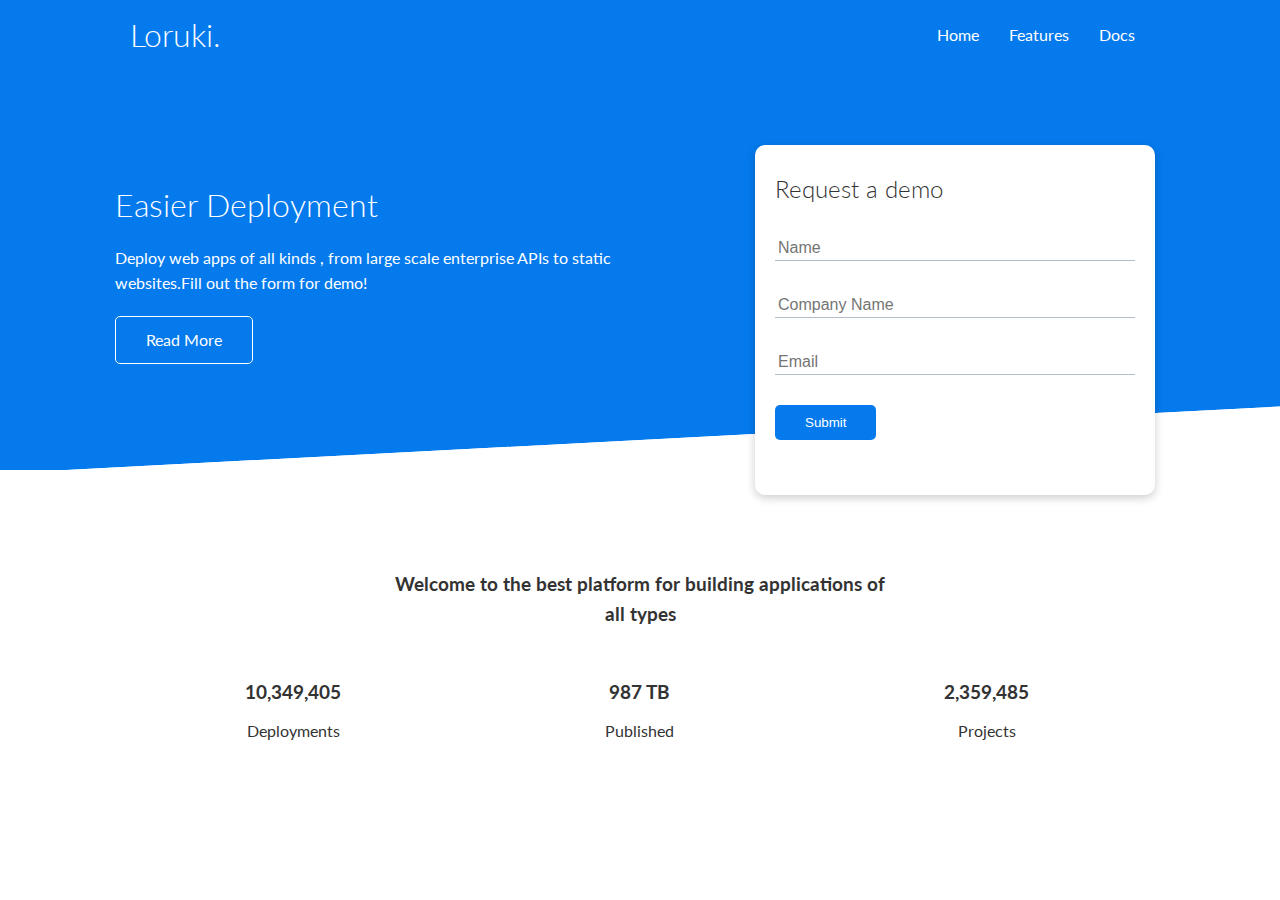
==== index.html @ 4848bd44 "Initial commit" ====
<!DOCTYPE html>
<html lang="en">
<head>
    <meta charset="UTF-8">
    <meta name="viewport" content="width=device-width, initial-scale=1.0">
    <meta http-equiv="X-UA-Compatible" content="ie=edge">
    <link rel="stylesheet" href="https://cdnjs.cloudflare.com/ajax/libs/font-awesome/5.15.2/css/all.min.css" integrity="sha512-HK5fgLBL+xu6dm/Ii3z4xhlSUyZgTT9tuc/hSrtw6uzJOvgRr2a9jyxxT1ely+B+xFAmJKVSTbpM/CuL7qxO8w==" crossorigin="anonymous" />
    <link rel="stylesheet" href="style/style.css">
    <link rel="stylesheet" href="style/utilities.css">
    <title>Loruki | Cloud Hoisting Platform</title>
</head>
<body>
    <!-- Navbar -->
    <div class="navbar">
        <div class="container flex">
          <h1 class="logo">Loruki.</h1>
          <nav>
              <ul>
                  <li><a href="index.html">Home</a></li>
                  <li><a href="features.html">Features</a></li>
                  <li><a href="docs.html">Docs</a></li>
              </ul>
          </nav>
        </div>
    </div>

    <!-- ShowCase -->
    <section class="showcase">
       <div class="container grid">
           <div class="showcase-text">
               <h1>Easier Deployment</h1>
               <p>Deploy web apps of all kinds , from large scale enterprise APIs
                   to static websites.Fill out the form for demo!
               </p>
               <a href="features.html" class="btn btn-outline">Read More</a>
           </div>
           <div class="showcase-form card">
                <h2>Request a demo</h2>
                <form>
                    <div class="form-control">
                        <input type="text" name="name" placeholder="Name" required>
                    </div>
                    <div class="form-control">
                         <input type="text" name="company name" placeholder="Company Name" required>
                     </div>
                     <div class="form-control">
                             <input type="email" name="email" placeholder="Email" required>
                     </div>
                 <input type="submit" value="Submit" class="btn btn-primary">
                </form>
            </div>
       </div>
    </section>
    <!-- Stats -->
    <section class="stats">
        <div class="container">
            <h3 class="stats-heading text-center">
                Welcome to the best platform for building applications of all types
            </h3>

            <div class="grid grid-3 text-center my-4">
                <div>
                    <i class="fas fa-server fa-3x"></i>
                    <h3>10,349,405</h3>
                    <p class="text-secondary">Deployments</p>
                </div>
                <div>
                    <i class="fas fa-upload fa-3x"></i>
                    <h3>987 TB</h3>
                    <p class="text-secondary">Published</p>
                </div>
                <div>
                    <i class="fas fa-project-diagram fa-3x"></i>
                    <h3>2,359,485</h3>
                    <p class="text-secondary">Projects</p>
                </div>
            </div>
        </div>
    </section>   
</body>
</html>
---- style/style.css ----
@import url('https://fonts.googleapis.com/css2?family=Lato:wght@300&display=swap');

:root{
    --primary-color:#047aed;
}

*{
    box-sizing: border-box;
    padding:0;
    margin: 0;
}

body{
    font-family:'Lato',sans-serif;
    line-height: 1.6;
    color:#333;

}

ul{
    list-style-type: none;
}

a{
    text-decoration: none;
    color:#333;
}

h1,h2{

    font-weight: 300;
    line-height: 1.2;
    margin: 10px 0;
}

p{
    margin: 10px 0;
}

img{
    width:100%;
}

/* Navbar */
.navbar{
    background-color:var(--primary-color);
    color:#fff;
    height:70px;
}
.navbar .flex{
    justify-content: space-between
}
.navbar ul{
    display:flex;
   
}
.navbar a{
    color:#fff;
    padding:10px;
    margin:0 5px;
}

.navbar a:hover{
    border-bottom:2px #fff solid;
}

/* Showcase */
.showcase{
    height:400px;
    background-color: var(--primary-color);
    color:#fff;
    position: relative;
}
.showcase h1{
    font: size 40px;
}

.showcase p{
    margin:20px 0;
}
.showcase .grid{
    grid-template-columns: 55% 45%;
    gap:30px;
    overflow: visible;
}
.showcase-form{
    position: relative;
    top:50px;
    height: 350px;
    width:400px;
    padding:40px;
    z-index:100;
    justify-self: flex-end;
}
.showcase-form .form-control{
    margin:30px 0;
}
.showcase-form input[type='text'],
.showcase-form input[type='email']{
    border: none;
    border-bottom: 1px solid #b4becb;
    width:100%;
    font-size:16px;
    padding:3px;

}
.showcase-form input:focus{
    outline: none;
}
.showcase::before,
.showcase::after{
    content: '';
    position: absolute;
    height:100px;
    bottom:-70px;
    right:0;
    left:0;
    background: #fff;
    -webkit-transform: skewY(-3deg);
    -moz-transform: skewY(-3deg);
    -ms-transform: skewY(-3deg);
    transform: skewY(-3deg);
}

/* Stats */
.stats{
    padding-top: 100px;
}
.stats-heading{
    max-width: 500px;
    margin: auto;
}
.stat .grid h3{
    font-size: 35px;
}
.stat .grid p{
    font-size: 20px;
    font-weight: bold;
}
---- style/utilities.css ----
/* Utilities */
.container{
    max-width:1100px;
    margin:0 auto;
    padding :0 40px;
    overflow: auto;
}
.btn{
    display: inline-block;
    padding:10px 30px;
    cursor: pointer;
    background-color: var(--primary-color);
    color:#fff;
    border:none;
    border-radius: 5px;
}
.btn-outline{
    background-color: transparent;
    border: 1px #fff solid;
}
.btn-hover{
    transform:scale(0.98);
}
.text-center{
    text-align: center;
}
.flex{
    display: flex;
    justify-content: center;
    align-items: center;
   height:100%;
}
.grid{
    display:grid;
    grid-template-columns: repeat(2,1fr);
    gap:20px;
    height: 100%;
    justify-content: center;
    align-items: center;
}
.grid-3{
    grid-template-columns: repeat(3,1fr); 
}
.card{
    background-color: #fff;
    color:#333;
    border-radius: 10px;
    box-shadow: 0 3px 10px rgba(0,0,0,0.2);
    padding:20px;
    margin: 10px;
}

/* Margin */
.my-1{
    margin: 1rem 0;
}
.my-2{
    margin: 1.5rem 0;
}
.my-3{
    margin: 2rem 0;
}
.my-4{
    margin: 3rem 0;
}
.my-5{
    margin: 4rem 0;
}
/* Margin All Around */
.m-1{
    margin: 1rem;
}
.m-2{
    margin: 1.5rem;
}
.m-3{
    margin: 2rem;
}
.m-4{
    margin: 3rem;
}
.m-5{
    margin: 4rem;
}

/* Margin */ 
.py-1{
    padding: 1rem 0;
}
.py-2{
    padding: 1.5rem 0;
}
.py-3{
    padding: 2rem 0;
}
.py-4{
    padding: 3rem 0;
}
.py-5{
    padding: 4rem 0;
}
/* Margin All Around */
.p-1{
    padding: 1rem;
}
.p-2{
    padding: 1.5rem;
}
.p-3{
    padding: 2rem;
}
.p-4{
    padding: 3rem;
}
.p-5{
    padding: 4rem;
}
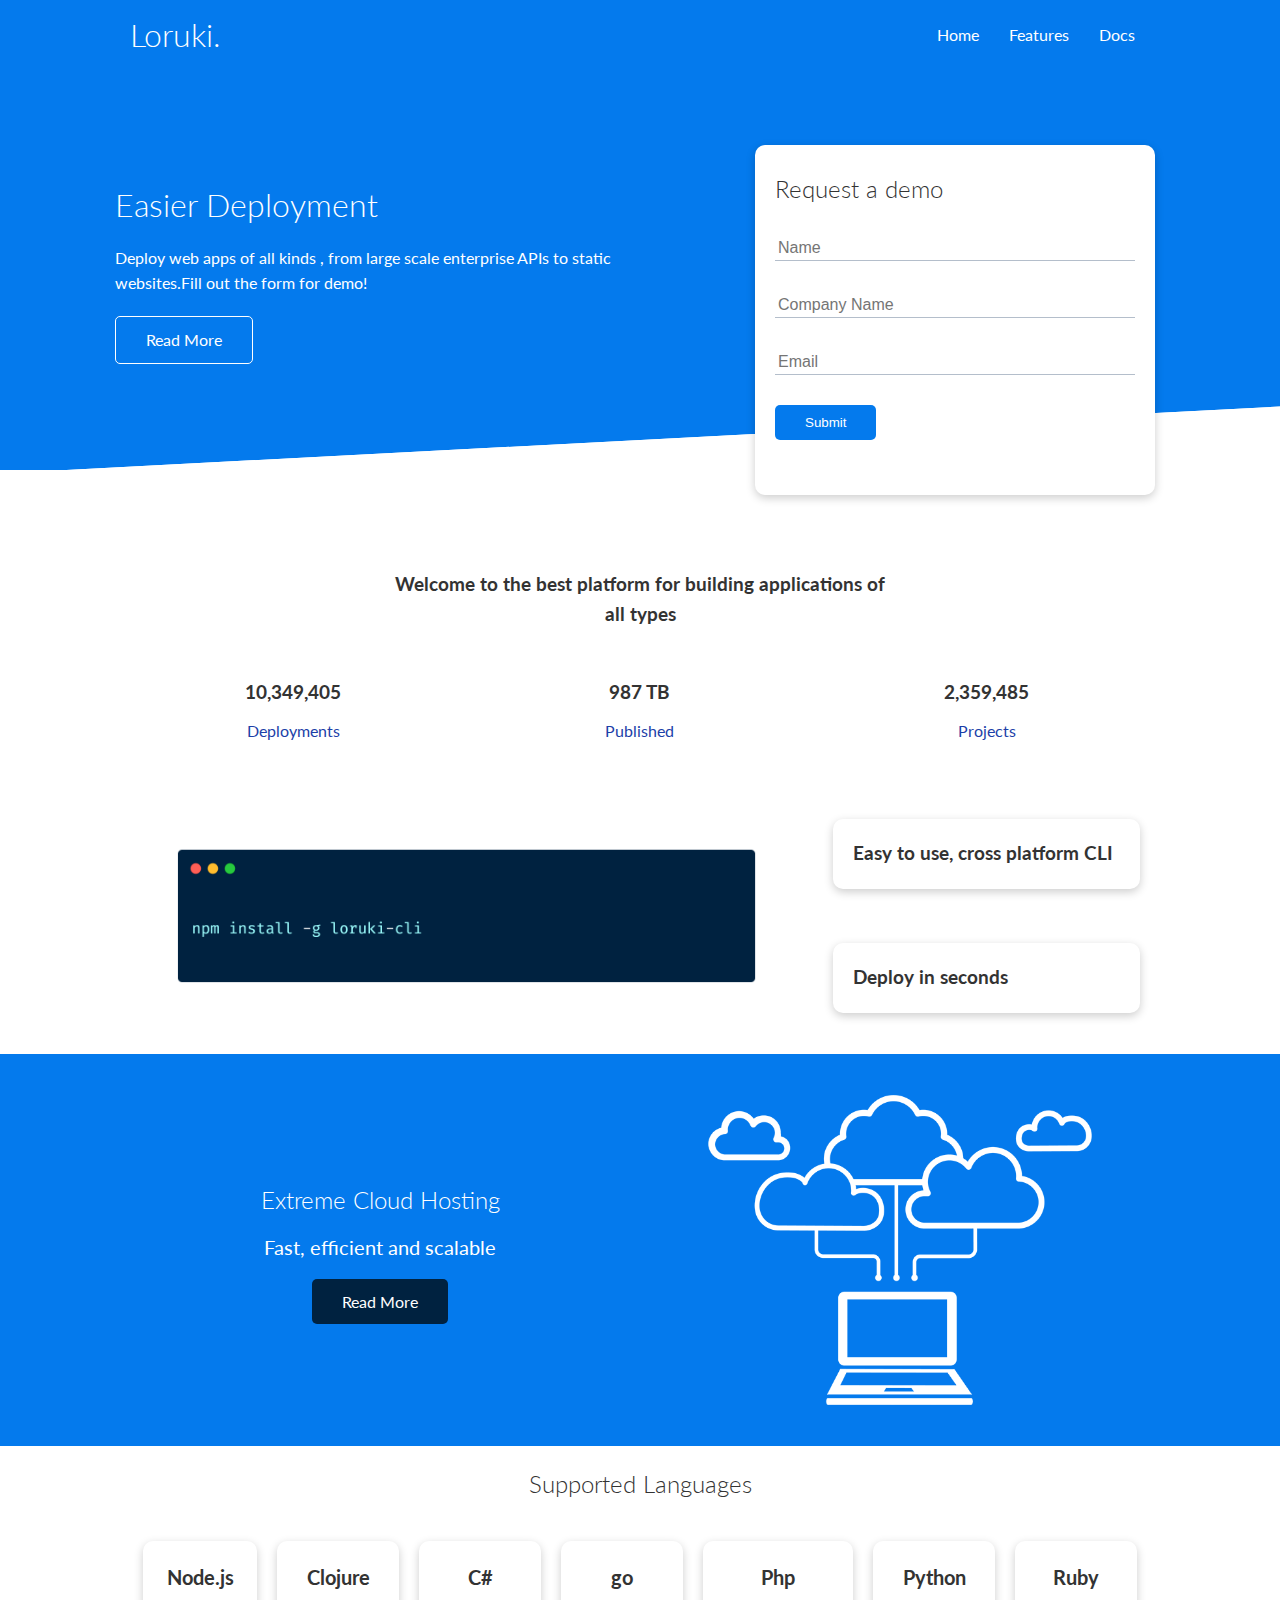
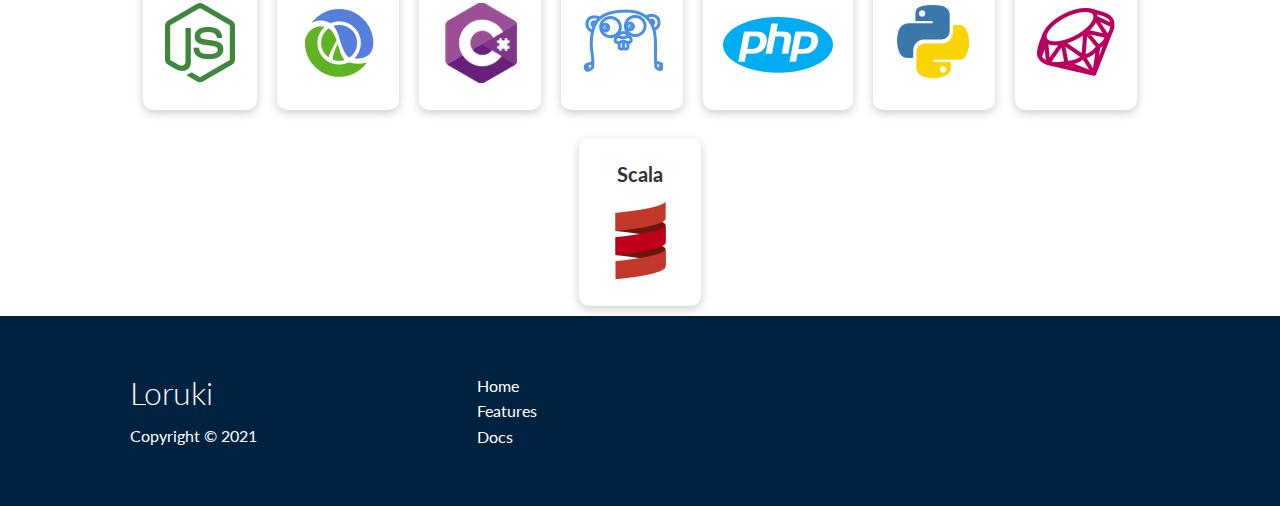
==== commit 1d280115: "Added animations" ====
--- a/index.html
+++ b/index.html
@@ -77,5 +77,93 @@
             </div>
         </div>
     </section>   
+
+    <!-- Cli -->
+    <section class="cli">
+        <div class="container grid">
+            <img src="images/cli.png" alt="Cli">
+            <div class="card">
+                <h3>Easy to use, cross platform CLI</h3>
+            </div>
+            <div class="card">
+                <h3>Deploy in seconds</h3>
+            </div>
+        </div>
+    </section>
+    <!-- Cloud -->
+    <section class="cloud bg-primary my-2 py-2">
+       <div class="container grid">
+           <div class="text-center">
+            <h2 class="lg">Extreme Cloud Hosting</h2>
+            <p class="lead my-1">Fast, efficient and scalable</p>
+            <a href="features.html" class="btn btn-dark">Read More</a>
+           </div>
+           <img src="images/cloud.png" alt="Cloud">
+       </div>
+    </section>
+
+    <!-- Languages -->
+    <section class="languages">
+    <h2 class="md text-center my-2">
+        Supported Languages
+    </h2>
+    <div class="container flex">
+        <div class="card">
+            <h4>Node.js</h4>
+            <img src="images/logos/node.png" alt="Node">
+        </div>
+        <div class="card">
+            <h4>Clojure</h4>
+            <img src="images/logos/clojure.png" alt="Clojure">
+        </div>
+        <div class="card">
+            <h4>C#</h4>
+            <img src="images/logos/csharp.png" alt="C#">
+        </div>
+        <div class="card">
+            <h4>go</h4>
+            <img src="images/logos/go.png" alt="Go">
+        </div>
+        <div class="card">
+            <h4>Php</h4>
+            <img src="images/logos/php.png" alt="Php">
+        </div>
+        <div class="card">
+            <h4>Python</h4>
+            <img src="images/logos/python.png" alt="Python">
+        </div>
+        <div class="card">
+            <h4>Ruby</h4>
+            <img src="images/logos/ruby.png" alt="Ruby">
+        </div>
+        <div class="card">
+            <h4>Scala</h4>
+            <img src="images/logos/scala.png" alt="Scala">
+        </div>
+    </div>
+    </section>
+
+    <!-- Footer -->
+    <footer class="footer bg-dark py-4">
+    <div class="container grid grid-3">
+        <div>
+            <h1>Loruki</h1>
+            <p>Copyright &copy; 2021</p>
+        </div>
+        <nav>
+            <ul>
+                <li><a href="index.html">Home</a></li>
+                <li><a href="features.html">Features</a></li>
+                <li><a href="docs.html">Docs</a></li>
+            </ul>
+        </nav>
+        <div class="social">
+            <a href="#"><i class="fab fa-github fa-2x"></i></a>
+            <a href="#"><i class="fab fa-facebook fa-2x"></i></a>
+            <a href="#"><i class="fab fa-twitter fa-2x"></i></a>
+            <a href="#"><i class="fab fa-instagram fa-2x"></i></a>
+        </div>
+    </div>
+    </footer>
 </body>
 </html>--- a/style/style.css
+++ b/style/style.css
@@ -2,6 +2,11 @@
 
 :root{
     --primary-color:#047aed;
+    --secondary-color:#1c3fa8;
+    --dark-color:#002240;
+    --light-color: #f4f4f4;
+    --success-color:#5cb85c;
+    --error-color:#d9534f;
 }
 
 *{
@@ -39,6 +44,12 @@
 
 img{
     width:100%;
+}
+
+code, pre{
+    background-color:#333;
+    color:#fff;
+    padding:10px;
 }
 
 /* Navbar */
@@ -91,6 +102,7 @@
     padding:40px;
     z-index:100;
     justify-self: flex-end;
+    animation: slideInFromRight 1s ease-in;
 }
 .showcase-form .form-control{
     margin:30px 0;
@@ -106,6 +118,10 @@
 }
 .showcase-form input:focus{
     outline: none;
+}
+
+.showcase-text{
+    animation: slideInFromLeft 1s ease-in;
 }
 .showcase::before,
 .showcase::after{
@@ -125,6 +141,7 @@
 /* Stats */
 .stats{
     padding-top: 100px;
+    animation: slideInFromBottom 1s ease-in;
 }
 .stats-heading{
     max-width: 500px;
@@ -136,4 +153,166 @@
 .stat .grid p{
     font-size: 20px;
     font-weight: bold;
+}
+
+/* Cli */
+.cli .grid{
+    grid-template-columns: repeat(3,1fr);
+    grid-template-rows: repeat(2,1fr);
+}
+.cli .grid > *:first-child{
+    grid-column: 1/span 2;
+    grid-row: 1/span 2;
+}
+/* Cloud */
+.languages .card{
+    text-align: center;
+    margin: 18px 10px 10px;
+    transition: transform .2s ease-in;
+}
+
+.languages .flex{
+    flex-wrap: wrap;
+}
+
+.languages .card h4{
+    font-size: 20px;
+    margin-bottom: 10px;
+}
+.languages .card:hover{
+    transform: translateY(-15px)
+}
+
+/* Features */
+.features-head img, .docs-head img{
+     width:200px;
+     justify-self: flex-end
+}
+.features-sub-head img{
+    width:300px;
+    justify-self: flex-end
+}
+.features-main .card >i{
+    margin-right: 20px;
+}
+.features-main .grid{
+    padding: 30px;
+}
+.features-main .grid > *:first-child{
+    grid-column: 1/span 2;
+}
+.features-main .grid > *:nth-child(2){
+    grid-column: 1/span 2;
+}
+ 
+/* docs */
+.docs-main h3{
+    margin:20px 0;
+}
+.docs-main .grid{
+grid-template-columns: 1fr 2fr;
+align-items: flex-start;
+}
+.docs-main nav li{
+    font-size:17px;
+    padding-bottom: 5px;
+    margin-bottom: 5px;
+    border-bottom: 1px #ccc solid;
+}
+.docs-main a:hover{
+    font-weight: bold;
+}
+
+/* Footer */
+.footer .social a{
+    margin: 0 10px;
+}
+
+/* Animations */
+@keyframes slideInFromLeft{
+    0%{
+        transform: translateX(-100%);
+    }
+    100%{
+        transform: translateY(0%);
+    }
+}
+
+@keyframes slideInFromRight{
+    0%{
+        transform: translateX(100%);
+    }
+    100%{
+        transform: translateY(0%);
+    }
+}
+
+@keyframes slideInFromTop{
+    0%{
+        transform: translateY(-100%);
+    }
+    100%{
+        transform: translateX(0%);
+    }
+}
+
+@keyframes slideInFromBottom{
+    0%{
+        transform: translateY(100%);
+    }
+    100%{
+        transform: translateX(0%);
+    }
+}
+
+/* Tablets and under */
+@media(max-width:768px){
+ .grid,
+ .showcase .grid,
+ .stats .grid,
+ .cli .grid,
+ .cloud .grid,
+ .features-main .grid,
+ .docs-main .grid{
+     grid-template-columns: 1fr;
+     grid-template-rows: 1fr;
+ }
+ .showcase{
+     height: auto;
+ }
+ .showcase-text{
+   text-align: center;
+    margin-top: 40px;
+ }
+ .showcase-form{
+     justify-self: center;
+   
+ }
+
+ .cli .grid > *:first-child{
+    grid-column: 1;
+    grid-row: 1;
+}
+
+.features-head,
+  .features-sub-head,
+  .docs-head {
+    text-align: center;
+  }
+
+
+}
+
+/* Mobile */
+@media(max-width:500px){
+    .navbar{
+        height:110px;
+    }
+    .navbar .flex{
+        flex-direction: column;
+    }
+    .navbar ul{
+        padding:10px;
+        background-color: rgba(0,0,0,0.1);
+    }
 }--- a/style/utilities.css
+++ b/style/utilities.css
@@ -21,6 +21,59 @@
 .btn-hover{
     transform:scale(0.98);
 }
+
+/* Background color & Button */
+.bg-primary, .btn-primary{
+    background-color: var(--primary-color);
+    color:#fff;
+}
+.bg-secondary, .btn-secondary{
+    background-color: var(--secondary-color);
+    color:#fff;
+}
+.bg-dark, .btn-dark{
+    background-color: var(--dark-color);
+    color:#fff;
+}
+.bg-light, .btn-light{
+    background-color: var(--light-color);
+    color:#333;
+}
+.bg-primary a, .btn-primary a,
+.bg-secondary a, .btn-secondary a,
+.bg-dark a, .btn-dark a{
+    color: #fff;
+}
+
+/* Text Colors */
+.text-primary{
+    color: var(--primary-color);
+}
+.text-secondary{
+    color: var(--secondary-color);
+}
+.text-dark{
+    color: var(--dark-color);
+}
+.text-light{
+    color: var(--light-color);
+}
+
+.lead{
+    font-size: 20px;
+}
+.sm{
+    font-size:1 rem;
+}
+.md{
+    font-size: 2 rem;
+}
+.lg{
+    font-size: 3 rem;
+}
+.xl{
+    font-size: 4 rem;
+}
 .text-center{
     text-align: center;
 }
@@ -28,7 +81,7 @@
     display: flex;
     justify-content: center;
     align-items: center;
-   height:100%;
+    height:100%;
 }
 .grid{
     display:grid;
@@ -114,4 +167,22 @@
 }
 .p-5{
     padding: 4rem;
+}
+/* Alert */
+.alert{
+    background-color: var(--light-color);
+    padding: 10px 20px;
+    font-weight: bold;
+    margin: 15px 0;
+}
+.alert i{
+    margin-right: 10px;
+}
+.alert-success{
+    background-color: var(--success-color);
+    color:#fff;
+}
+.alert-error{
+    background-color: var(--error-color);
+    color:#fff;
 }